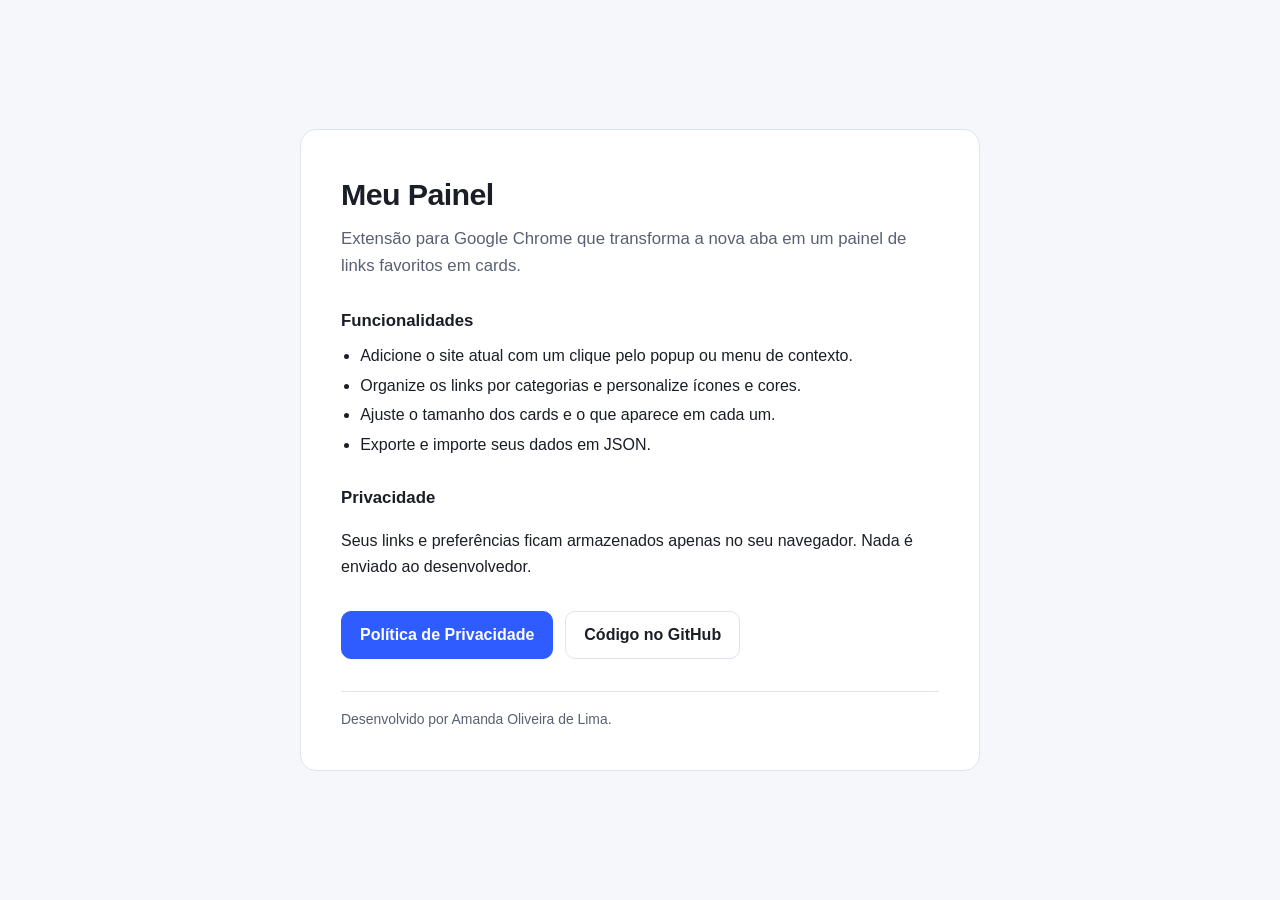
==== docs/index.html @ 5f92ab9f "Publica apenas docs/ no GitHub Pages e preenche PRIVACY_URL" ====
<!DOCTYPE html>
<html lang="pt-BR">
<head>
<meta charset="UTF-8" />
<meta name="viewport" content="width=device-width, initial-scale=1" />
<title>Meu Painel — Extensão para Google Chrome</title>
<meta name="description" content="Meu Painel: página de nova aba do Chrome com seus links favoritos em cards, com dados armazenados apenas no seu navegador." />
<style>
  :root {
    --bg: #f6f7fb;
    --card: #ffffff;
    --text: #1b1e26;
    --muted: #5a6072;
    --line: #dfe3ec;
    --accent: #2f5cff;
  }
  @media (prefers-color-scheme: dark) {
    :root {
      --bg: #0d0f14;
      --card: #171a21;
      --text: #e8eaf1;
      --muted: #a0a7b8;
      --line: #2a2f3a;
      --accent: #7c9cff;
    }
  }
  * { box-sizing: border-box; }
  body {
    margin: 0;
    min-height: 100vh;
    display: grid;
    place-items: center;
    padding: 32px 20px;
    background: var(--bg);
    color: var(--text);
    font-family: -apple-system, BlinkMacSystemFont, "Segoe UI", Roboto, Helvetica, Arial, sans-serif;
    line-height: 1.6;
  }
  main {
    width: 100%;
    max-width: 680px;
    background: var(--card);
    border: 1px solid var(--line);
    border-radius: 16px;
    padding: 40px;
  }
  h1 { margin: 0 0 8px; font-size: 1.9rem; letter-spacing: -0.02em; }
  .tagline { margin: 0 0 28px; color: var(--muted); font-size: 1.05rem; }
  h2 { margin: 28px 0 8px; font-size: 1.05rem; }
  ul { margin: 8px 0 0; padding-left: 1.2em; }
  li { margin: 4px 0; }
  a { color: var(--accent); }
  .links { display: flex; flex-wrap: wrap; gap: 12px; margin-top: 32px; }
  .button {
    display: inline-block;
    padding: 10px 18px;
    border-radius: 10px;
    border: 1px solid var(--line);
    text-decoration: none;
    font-weight: 600;
    color: var(--text);
  }
  .button.primary { background: var(--accent); border-color: var(--accent); color: #fff; }
  footer { margin-top: 32px; padding-top: 16px; border-top: 1px solid var(--line); color: var(--muted); font-size: .87rem; }
  @media (max-width: 480px) { main { padding: 28px 22px; } h1 { font-size: 1.6rem; } }
</style>
</head>
<body>
<main>
  <h1>Meu Painel</h1>
  <p class="tagline">Extensão para Google Chrome que transforma a nova aba em um painel de links favoritos em cards.</p>

  <h2>Funcionalidades</h2>
  <ul>
    <li>Adicione o site atual com um clique pelo popup ou menu de contexto.</li>
    <li>Organize os links por categorias e personalize ícones e cores.</li>
    <li>Ajuste o tamanho dos cards e o que aparece em cada um.</li>
    <li>Exporte e importe seus dados em JSON.</li>
  </ul>

  <h2>Privacidade</h2>
  <p>Seus links e preferências ficam armazenados apenas no seu navegador. Nada é enviado ao desenvolvedor.</p>

  <div class="links">
    <a class="button primary" href="privacy.html">Política de Privacidade</a>
    <a class="button" href="https://github.com/aolivma/meu-painel">Código no GitHub</a>
  </div>

  <footer>Desenvolvido por Amanda Oliveira de Lima.</footer>
</main>
</body>
</html>
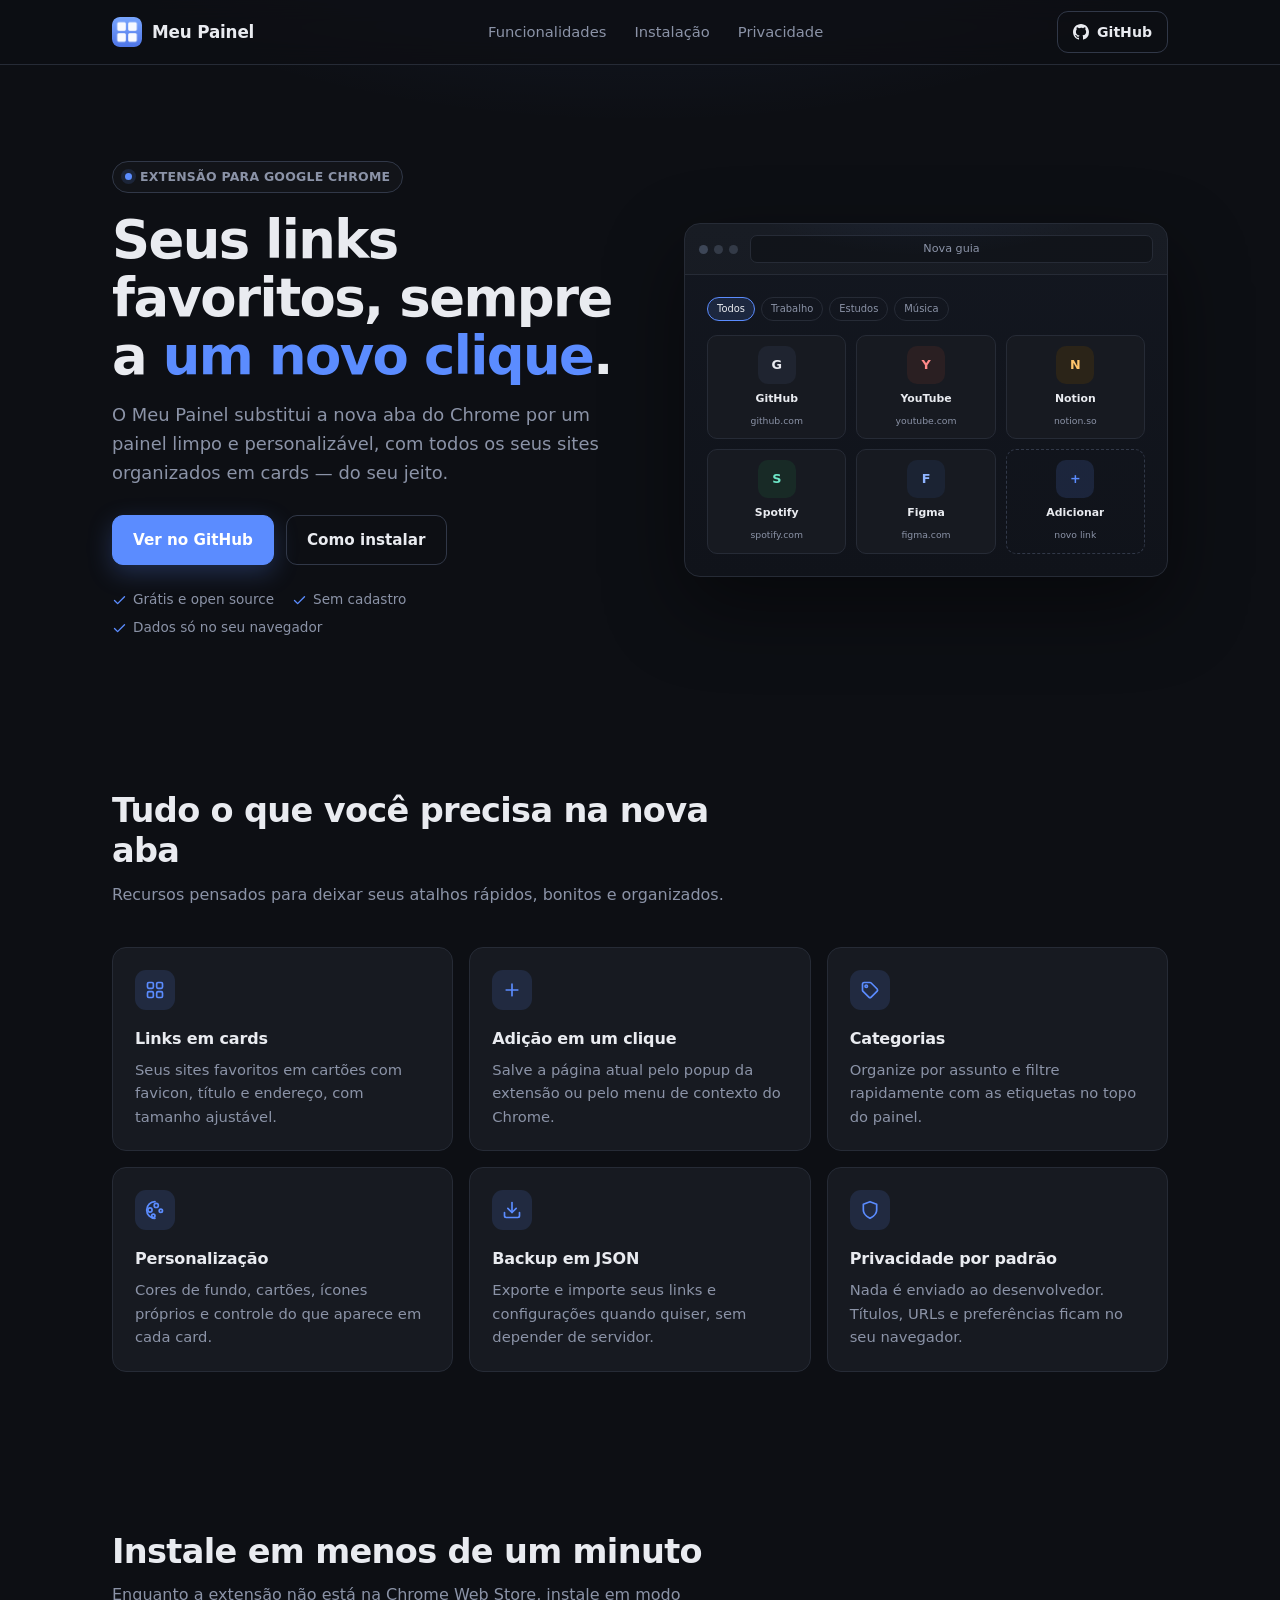
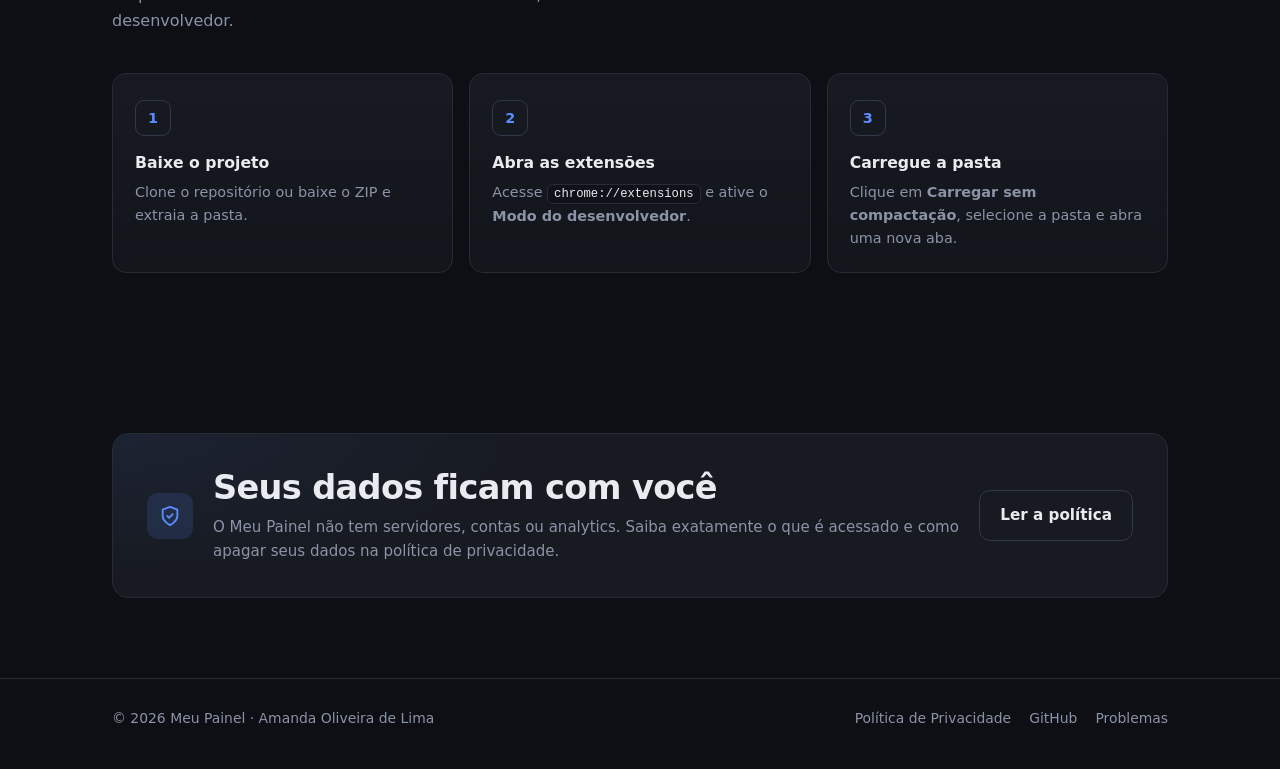
==== commit 5aeeca43: "Redesenha a página inicial com layout responsivo e tema escuro" ====
--- a/docs/index.html
+++ b/docs/index.html
@@ -1,92 +1,775 @@
 <!DOCTYPE html>
 <html lang="pt-BR">
 <head>
-<meta charset="UTF-8" />
-<meta name="viewport" content="width=device-width, initial-scale=1" />
-<title>Meu Painel — Extensão para Google Chrome</title>
-<meta name="description" content="Meu Painel: página de nova aba do Chrome com seus links favoritos em cards, com dados armazenados apenas no seu navegador." />
-<style>
-  :root {
-    --bg: #f6f7fb;
-    --card: #ffffff;
-    --text: #1b1e26;
-    --muted: #5a6072;
-    --line: #dfe3ec;
-    --accent: #2f5cff;
-  }
-  @media (prefers-color-scheme: dark) {
+  <meta charset="UTF-8" />
+  <meta name="viewport" content="width=device-width, initial-scale=1" />
+  <meta name="theme-color" content="#0d0f14" />
+  <link rel="icon" href="icon128.png" type="image/png" />
+  <title>Meu Painel — Extensão para Google Chrome</title>
+  <meta name="description" content="Meu Painel transforma a nova aba do Chrome em um painel de links favoritos em cards. Seus dados ficam apenas no seu navegador." />
+  <style>
     :root {
+      color-scheme: dark;
       --bg: #0d0f14;
+      --bg-glow: rgba(91, 140, 255, 0.16);
       --card: #171a21;
-      --text: #e8eaf1;
-      --muted: #a0a7b8;
-      --line: #2a2f3a;
-      --accent: #7c9cff;
-    }
-  }
-  * { box-sizing: border-box; }
-  body {
-    margin: 0;
-    min-height: 100vh;
-    display: grid;
-    place-items: center;
-    padding: 32px 20px;
-    background: var(--bg);
-    color: var(--text);
-    font-family: -apple-system, BlinkMacSystemFont, "Segoe UI", Roboto, Helvetica, Arial, sans-serif;
-    line-height: 1.6;
-  }
-  main {
-    width: 100%;
-    max-width: 680px;
-    background: var(--card);
-    border: 1px solid var(--line);
-    border-radius: 16px;
-    padding: 40px;
-  }
-  h1 { margin: 0 0 8px; font-size: 1.9rem; letter-spacing: -0.02em; }
-  .tagline { margin: 0 0 28px; color: var(--muted); font-size: 1.05rem; }
-  h2 { margin: 28px 0 8px; font-size: 1.05rem; }
-  ul { margin: 8px 0 0; padding-left: 1.2em; }
-  li { margin: 4px 0; }
-  a { color: var(--accent); }
-  .links { display: flex; flex-wrap: wrap; gap: 12px; margin-top: 32px; }
-  .button {
-    display: inline-block;
-    padding: 10px 18px;
-    border-radius: 10px;
-    border: 1px solid var(--line);
-    text-decoration: none;
-    font-weight: 600;
-    color: var(--text);
-  }
-  .button.primary { background: var(--accent); border-color: var(--accent); color: #fff; }
-  footer { margin-top: 32px; padding-top: 16px; border-top: 1px solid var(--line); color: var(--muted); font-size: .87rem; }
-  @media (max-width: 480px) { main { padding: 28px 22px; } h1 { font-size: 1.6rem; } }
-</style>
+      --card-hover: #1e222b;
+      --border: #262b36;
+      --border-strong: #313848;
+      --surface-2: #232836;
+      --text: #e9ebf0;
+      --muted: #8b93a7;
+      --accent: #5b8cff;
+      --accent-soft: rgba(91, 140, 255, 0.14);
+      --radius: 16px;
+      --maxw: 1120px;
+      --font: system-ui, -apple-system, "Segoe UI", Roboto, sans-serif;
+    }
+
+    * { box-sizing: border-box; }
+
+    html { scroll-behavior: smooth; }
+
+    body {
+      margin: 0;
+      background:
+        radial-gradient(1200px 600px at 50% -10%, var(--bg-glow), transparent 60%),
+        var(--bg);
+      color: var(--text);
+      font-family: var(--font);
+      line-height: 1.6;
+      -webkit-font-smoothing: antialiased;
+    }
+
+    a { color: inherit; }
+
+    img, svg { display: block; max-width: 100%; }
+
+    .wrap {
+      width: 100%;
+      max-width: var(--maxw);
+      margin: 0 auto;
+      padding: 0 clamp(18px, 4vw, 32px);
+    }
+
+    /* ---------- Header ---------- */
+    .site-header {
+      position: sticky;
+      top: 0;
+      z-index: 20;
+      background: rgba(13, 15, 20, 0.78);
+      border-bottom: 1px solid var(--border);
+      backdrop-filter: blur(12px);
+      -webkit-backdrop-filter: blur(12px);
+    }
+
+    .site-header .wrap {
+      display: flex;
+      align-items: center;
+      justify-content: space-between;
+      gap: 16px;
+      min-height: 64px;
+    }
+
+    .brand {
+      display: inline-flex;
+      align-items: center;
+      gap: 10px;
+      font-weight: 700;
+      font-size: 1.05rem;
+      letter-spacing: -0.01em;
+      text-decoration: none;
+      white-space: nowrap;
+    }
+
+    .brand img {
+      width: 30px;
+      height: 30px;
+      border-radius: 8px;
+    }
+
+    .nav {
+      display: flex;
+      align-items: center;
+      gap: 4px;
+    }
+
+    .nav a {
+      padding: 8px 12px;
+      border-radius: 9px;
+      color: var(--muted);
+      font-size: 0.92rem;
+      text-decoration: none;
+      transition: color .15s, background .15s;
+    }
+
+    .nav a:hover,
+    .nav a:focus-visible {
+      color: var(--text);
+      background: var(--surface-2);
+    }
+
+    /* ---------- Buttons ---------- */
+    .btn {
+      display: inline-flex;
+      align-items: center;
+      justify-content: center;
+      gap: 8px;
+      padding: 12px 20px;
+      border: 1px solid var(--border-strong);
+      border-radius: 11px;
+      background: transparent;
+      color: var(--text);
+      font: inherit;
+      font-weight: 600;
+      font-size: 0.95rem;
+      text-decoration: none;
+      transition: background .15s, border-color .15s, transform .15s;
+    }
+
+    .btn:hover { background: var(--surface-2); }
+    .btn:active { transform: translateY(1px); }
+
+    .btn-primary {
+      background: var(--accent);
+      border-color: var(--accent);
+      color: #fff;
+      box-shadow: 0 8px 24px rgba(91, 140, 255, 0.25);
+    }
+
+    .btn-primary:hover { background: #6d99ff; border-color: #6d99ff; }
+
+    .btn-sm { padding: 9px 15px; font-size: 0.88rem; }
+
+    :focus-visible {
+      outline: 2px solid var(--accent);
+      outline-offset: 3px;
+    }
+
+    /* ---------- Hero ---------- */
+    .hero {
+      display: grid;
+      grid-template-columns: minmax(0, 1.05fr) minmax(0, 1fr);
+      align-items: center;
+      gap: clamp(32px, 6vw, 64px);
+      padding: clamp(48px, 8vw, 96px) 0 clamp(40px, 6vw, 72px);
+    }
+
+    .eyebrow {
+      display: inline-flex;
+      align-items: center;
+      gap: 8px;
+      margin: 0 0 18px;
+      padding: 5px 12px;
+      border: 1px solid var(--border-strong);
+      border-radius: 999px;
+      background: rgba(255, 255, 255, 0.02);
+      color: var(--muted);
+      font-size: 0.78rem;
+      font-weight: 600;
+      letter-spacing: 0.02em;
+      text-transform: uppercase;
+    }
+
+    .eyebrow .dot {
+      width: 7px;
+      height: 7px;
+      border-radius: 50%;
+      background: var(--accent);
+      box-shadow: 0 0 0 4px var(--accent-soft);
+    }
+
+    h1 {
+      margin: 0 0 16px;
+      font-size: clamp(2rem, 5.4vw, 3.3rem);
+      line-height: 1.1;
+      letter-spacing: -0.03em;
+      text-wrap: balance;
+    }
+
+    h1 em {
+      font-style: normal;
+      color: var(--accent);
+    }
+
+    .lead {
+      margin: 0 0 28px;
+      max-width: 46ch;
+      color: var(--muted);
+      font-size: clamp(1rem, 2.2vw, 1.12rem);
+    }
+
+    .hero-actions {
+      display: flex;
+      flex-wrap: wrap;
+      gap: 12px;
+    }
+
+    .hero-note {
+      display: flex;
+      flex-wrap: wrap;
+      gap: 6px 18px;
+      margin: 24px 0 0;
+      padding: 0;
+      list-style: none;
+      color: var(--muted);
+      font-size: 0.85rem;
+    }
+
+    .hero-note li { display: inline-flex; align-items: center; gap: 6px; }
+    .hero-note svg { color: var(--accent); flex: 0 0 auto; }
+
+    /* ---------- Mockup ---------- */
+    .mockup {
+      position: relative;
+      border: 1px solid var(--border);
+      border-radius: var(--radius);
+      background: linear-gradient(180deg, #131720, #10131a);
+      box-shadow: 0 30px 80px rgba(0, 0, 0, 0.45);
+      overflow: hidden;
+    }
+
+    .mockup::before {
+      content: "";
+      position: absolute;
+      inset: -40% -20% auto;
+      height: 70%;
+      background: radial-gradient(60% 100% at 50% 0%, rgba(91, 140, 255, 0.18), transparent 70%);
+      pointer-events: none;
+    }
+
+    .mockup-bar {
+      display: flex;
+      align-items: center;
+      gap: 12px;
+      padding: 11px 14px;
+      border-bottom: 1px solid var(--border);
+      background: rgba(255, 255, 255, 0.02);
+    }
+
+    .dots { display: flex; gap: 6px; }
+    .dots span {
+      width: 9px;
+      height: 9px;
+      border-radius: 50%;
+      background: #333a47;
+    }
+    .dots span:first-child { background: #3d4657; }
+
+    .mockup-url {
+      flex: 1;
+      padding: 4px 10px;
+      border: 1px solid var(--border);
+      border-radius: 7px;
+      background: rgba(13, 15, 20, 0.6);
+      color: var(--muted);
+      font-size: 0.7rem;
+      text-align: center;
+      white-space: nowrap;
+      overflow: hidden;
+      text-overflow: ellipsis;
+    }
+
+    .mockup-body { padding: clamp(14px, 3vw, 22px); }
+
+    .mockup-chips {
+      display: flex;
+      gap: 6px;
+      margin-bottom: 14px;
+      overflow: hidden;
+    }
+
+    .mockup-chips span {
+      padding: 3px 9px;
+      border: 1px solid var(--border);
+      border-radius: 999px;
+      color: var(--muted);
+      font-size: 0.62rem;
+      white-space: nowrap;
+    }
+
+    .mockup-chips span.active {
+      border-color: var(--accent);
+      background: var(--accent-soft);
+      color: var(--text);
+    }
+
+    .mockup-grid {
+      display: grid;
+      grid-template-columns: repeat(3, 1fr);
+      gap: 10px;
+    }
+
+    .mini-card {
+      display: flex;
+      flex-direction: column;
+      align-items: center;
+      gap: 6px;
+      padding: 10px 6px;
+      border: 1px solid var(--border);
+      border-radius: 10px;
+      background: var(--card);
+      text-align: center;
+    }
+
+    .mini-avatar {
+      display: grid;
+      place-items: center;
+      width: clamp(26px, 7vw, 38px);
+      aspect-ratio: 1;
+      border-radius: 10px;
+      background: var(--surface-2);
+      color: var(--text);
+      font-size: clamp(0.62rem, 1.6vw, 0.8rem);
+      font-weight: 700;
+    }
+
+    .mini-card b {
+      max-width: 100%;
+      color: var(--text);
+      font-size: clamp(0.55rem, 1.4vw, 0.68rem);
+      font-weight: 600;
+      white-space: nowrap;
+      overflow: hidden;
+      text-overflow: ellipsis;
+    }
+
+    .mini-card small {
+      max-width: 100%;
+      color: var(--muted);
+      font-size: clamp(0.5rem, 1.2vw, 0.58rem);
+      white-space: nowrap;
+      overflow: hidden;
+      text-overflow: ellipsis;
+    }
+
+    .mini-add {
+      border-style: dashed;
+      border-color: var(--border-strong);
+      background: transparent;
+      color: var(--muted);
+    }
+    .mini-add .mini-avatar { background: var(--accent-soft); color: var(--accent); }
+
+    /* ---------- Sections ---------- */
+    section { padding: clamp(44px, 7vw, 80px) 0; }
+
+    .section-head {
+      max-width: 640px;
+      margin-bottom: clamp(24px, 4vw, 40px);
+    }
+
+    h2 {
+      margin: 0 0 10px;
+      font-size: clamp(1.45rem, 3.6vw, 2.1rem);
+      line-height: 1.2;
+      letter-spacing: -0.02em;
+    }
+
+    .section-head p {
+      margin: 0;
+      color: var(--muted);
+    }
+
+    /* ---------- Features ---------- */
+    .features {
+      display: grid;
+      grid-template-columns: repeat(auto-fit, minmax(min(100%, 270px), 1fr));
+      gap: 16px;
+    }
+
+    .feature {
+      padding: 22px;
+      border: 1px solid var(--border);
+      border-radius: 14px;
+      background: var(--card);
+      transition: border-color .15s, background .15s, transform .15s;
+    }
+
+    .feature:hover {
+      border-color: var(--border-strong);
+      background: var(--card-hover);
+      transform: translateY(-2px);
+    }
+
+    .feature-icon {
+      display: grid;
+      place-items: center;
+      width: 40px;
+      height: 40px;
+      margin-bottom: 16px;
+      border-radius: 11px;
+      background: var(--accent-soft);
+      color: var(--accent);
+    }
+
+    .feature h3 {
+      margin: 0 0 6px;
+      font-size: 1rem;
+      letter-spacing: -0.01em;
+    }
+
+    .feature p {
+      margin: 0;
+      color: var(--muted);
+      font-size: 0.92rem;
+    }
+
+    /* ---------- Steps ---------- */
+    .steps {
+      display: grid;
+      grid-template-columns: repeat(auto-fit, minmax(min(100%, 250px), 1fr));
+      gap: 16px;
+      counter-reset: step;
+    }
+
+    .step {
+      position: relative;
+      padding: 26px 22px 22px;
+      border: 1px solid var(--border);
+      border-radius: 14px;
+      background: linear-gradient(180deg, var(--card), rgba(23, 26, 33, 0.55));
+    }
+
+    .step::before {
+      counter-increment: step;
+      content: counter(step);
+      display: grid;
+      place-items: center;
+      width: 34px;
+      height: 34px;
+      margin-bottom: 14px;
+      border: 1px solid var(--border-strong);
+      border-radius: 9px;
+      color: var(--accent);
+      font-size: 0.9rem;
+      font-weight: 700;
+    }
+
+    .step h3 {
+      margin: 0 0 6px;
+      font-size: 0.98rem;
+    }
+
+    .step p {
+      margin: 0;
+      color: var(--muted);
+      font-size: 0.9rem;
+    }
+
+    code {
+      padding: 2px 6px;
+      border: 1px solid var(--border);
+      border-radius: 6px;
+      background: rgba(13, 15, 20, 0.6);
+      color: var(--text);
+      font-family: ui-monospace, SFMono-Regular, Menlo, Consolas, monospace;
+      font-size: 0.85em;
+      word-break: break-word;
+    }
+
+    /* ---------- Privacy ---------- */
+    .privacy-card {
+      display: flex;
+      flex-wrap: wrap;
+      align-items: center;
+      gap: 20px;
+      padding: clamp(24px, 4vw, 34px);
+      border: 1px solid var(--border);
+      border-radius: var(--radius);
+      background:
+        radial-gradient(600px 200px at 0% 0%, rgba(91, 140, 255, 0.08), transparent 70%),
+        var(--card);
+    }
+
+    .privacy-card .feature-icon {
+      margin: 0;
+      width: 46px;
+      height: 46px;
+    }
+
+    .privacy-text { flex: 1 1 320px; }
+
+    .privacy-text h2 { margin-bottom: 6px; }
+
+    .privacy-text p {
+      margin: 0;
+      color: var(--muted);
+      font-size: 0.94rem;
+    }
+
+    /* ---------- Footer ---------- */
+    .site-footer {
+      border-top: 1px solid var(--border);
+      padding: 28px 0 40px;
+      color: var(--muted);
+      font-size: 0.87rem;
+    }
+
+    .site-footer .wrap {
+      display: flex;
+      flex-wrap: wrap;
+      align-items: center;
+      justify-content: space-between;
+      gap: 12px 24px;
+    }
+
+    .footer-links {
+      display: flex;
+      flex-wrap: wrap;
+      gap: 18px;
+    }
+
+    .footer-links a {
+      color: var(--muted);
+      text-decoration: none;
+    }
+
+    .footer-links a:hover { color: var(--text); }
+
+    /* ---------- Responsive ---------- */
+    @media (max-width: 900px) {
+      .hero {
+        grid-template-columns: 1fr;
+        padding-top: clamp(36px, 7vw, 56px);
+      }
+
+      .hero-copy { order: 1; }
+      .mockup { order: 2; max-width: 560px; }
+      .lead { max-width: none; }
+    }
+
+    @media (max-width: 640px) {
+      .nav { display: none; }
+      .site-header .wrap { min-height: 58px; }
+      .hero-actions .btn { flex: 1 1 auto; }
+      .site-footer .wrap { flex-direction: column; align-items: flex-start; }
+    }
+
+    @media (max-width: 380px) {
+      .mockup-grid { gap: 7px; }
+      .mini-card { padding: 8px 4px; }
+    }
+
+    @media (prefers-reduced-motion: reduce) {
+      html { scroll-behavior: auto; }
+      *, *::before, *::after {
+        transition-duration: 0.01ms !important;
+        animation-duration: 0.01ms !important;
+      }
+    }
+  </style>
 </head>
 <body>
-<main>
-  <h1>Meu Painel</h1>
-  <p class="tagline">Extensão para Google Chrome que transforma a nova aba em um painel de links favoritos em cards.</p>
-
-  <h2>Funcionalidades</h2>
-  <ul>
-    <li>Adicione o site atual com um clique pelo popup ou menu de contexto.</li>
-    <li>Organize os links por categorias e personalize ícones e cores.</li>
-    <li>Ajuste o tamanho dos cards e o que aparece em cada um.</li>
-    <li>Exporte e importe seus dados em JSON.</li>
-  </ul>
-
-  <h2>Privacidade</h2>
-  <p>Seus links e preferências ficam armazenados apenas no seu navegador. Nada é enviado ao desenvolvedor.</p>
-
-  <div class="links">
-    <a class="button primary" href="privacy.html">Política de Privacidade</a>
-    <a class="button" href="https://github.com/aolivma/meu-painel">Código no GitHub</a>
-  </div>
-
-  <footer>Desenvolvido por Amanda Oliveira de Lima.</footer>
-</main>
+  <header class="site-header">
+    <div class="wrap">
+      <a class="brand" href="#top">
+        <img src="icon128.png" alt="" width="30" height="30" />
+        Meu Painel
+      </a>
+      <nav class="nav" aria-label="Navegação principal">
+        <a href="#funcionalidades">Funcionalidades</a>
+        <a href="#instalacao">Instalação</a>
+        <a href="privacy.html">Privacidade</a>
+      </nav>
+      <a class="btn btn-sm" href="https://github.com/aolivma/meu-painel">
+        <svg width="16" height="16" viewBox="0 0 16 16" fill="currentColor" aria-hidden="true">
+          <path d="M8 0C3.58 0 0 3.58 0 8c0 3.54 2.29 6.53 5.47 7.59.4.07.55-.17.55-.38 0-.19-.01-.82-.01-1.49-2.01.37-2.53-.49-2.69-.94-.09-.23-.48-.94-.82-1.13-.28-.15-.68-.52-.01-.53.63-.01 1.08.58 1.23.82.72 1.21 1.87.87 2.33.66.07-.52.28-.87.51-1.07-1.78-.2-3.64-.89-3.64-3.95 0-.87.31-1.59.82-2.15-.08-.2-.36-1.02.08-2.12 0 0 .67-.21 2.2.82a7.4 7.4 0 0 1 2-.27c.68 0 1.36.09 2 .27 1.53-1.04 2.2-.82 2.2-.82.44 1.1.16 1.92.08 2.12.51.56.82 1.27.82 2.15 0 3.07-1.87 3.75-3.65 3.95.29.25.54.73.54 1.48 0 1.07-.01 1.93-.01 2.2 0 .21.15.46.55.38A8.01 8.01 0 0 0 16 8c0-4.42-3.58-8-8-8Z"/>
+        </svg>
+        GitHub
+      </a>
+    </div>
+  </header>
+
+  <main id="top">
+    <div class="wrap">
+      <section class="hero" aria-labelledby="hero-title">
+        <div class="hero-copy">
+          <p class="eyebrow"><span class="dot"></span>Extensão para Google Chrome</p>
+          <h1 id="hero-title">Seus links favoritos, sempre a <em>um novo clique</em>.</h1>
+          <p class="lead">
+            O Meu Painel substitui a nova aba do Chrome por um painel limpo e personalizável,
+            com todos os seus sites organizados em cards — do seu jeito.
+          </p>
+          <div class="hero-actions">
+            <a class="btn btn-primary" href="https://github.com/aolivma/meu-painel">
+              Ver no GitHub
+            </a>
+            <a class="btn" href="#instalacao">Como instalar</a>
+          </div>
+          <ul class="hero-note">
+            <li>
+              <svg width="15" height="15" viewBox="0 0 24 24" fill="none" stroke="currentColor" stroke-width="2.2" stroke-linecap="round" stroke-linejoin="round" aria-hidden="true"><path d="M20 6 9 17l-5-5"/></svg>
+              Grátis e open source
+            </li>
+            <li>
+              <svg width="15" height="15" viewBox="0 0 24 24" fill="none" stroke="currentColor" stroke-width="2.2" stroke-linecap="round" stroke-linejoin="round" aria-hidden="true"><path d="M20 6 9 17l-5-5"/></svg>
+              Sem cadastro
+            </li>
+            <li>
+              <svg width="15" height="15" viewBox="0 0 24 24" fill="none" stroke="currentColor" stroke-width="2.2" stroke-linecap="round" stroke-linejoin="round" aria-hidden="true"><path d="M20 6 9 17l-5-5"/></svg>
+              Dados só no seu navegador
+            </li>
+          </ul>
+        </div>
+
+        <div class="mockup" role="img" aria-label="Prévia do painel com cards de links, categorias e botão de adicionar">
+          <div class="mockup-bar">
+            <div class="dots" aria-hidden="true"><span></span><span></span><span></span></div>
+            <div class="mockup-url">Nova guia</div>
+          </div>
+          <div class="mockup-body">
+            <div class="mockup-chips" aria-hidden="true">
+              <span class="active">Todos</span>
+              <span>Trabalho</span>
+              <span>Estudos</span>
+              <span>Música</span>
+            </div>
+            <div class="mockup-grid">
+              <div class="mini-card">
+                <span class="mini-avatar" style="background:#1f2430;color:#e9ebf0">G</span>
+                <b>GitHub</b>
+                <small>github.com</small>
+              </div>
+              <div class="mini-card">
+                <span class="mini-avatar" style="background:#2a1f22;color:#ff8a8a">Y</span>
+                <b>YouTube</b>
+                <small>youtube.com</small>
+              </div>
+              <div class="mini-card">
+                <span class="mini-avatar" style="background:#2b2418;color:#ffc46b">N</span>
+                <b>Notion</b>
+                <small>notion.so</small>
+              </div>
+              <div class="mini-card">
+                <span class="mini-avatar" style="background:#182a26;color:#6ee7c8">S</span>
+                <b>Spotify</b>
+                <small>spotify.com</small>
+              </div>
+              <div class="mini-card">
+                <span class="mini-avatar" style="background:#1b2333;color:#8fb4ff">F</span>
+                <b>Figma</b>
+                <small>figma.com</small>
+              </div>
+              <div class="mini-card mini-add">
+                <span class="mini-avatar" aria-hidden="true">+</span>
+                <b>Adicionar</b>
+                <small>novo link</small>
+              </div>
+            </div>
+          </div>
+        </div>
+      </section>
+    </div>
+
+    <section id="funcionalidades" aria-labelledby="features-title">
+      <div class="wrap">
+        <div class="section-head">
+          <h2 id="features-title">Tudo o que você precisa na nova aba</h2>
+          <p>Recursos pensados para deixar seus atalhos rápidos, bonitos e organizados.</p>
+        </div>
+        <div class="features">
+          <article class="feature">
+            <div class="feature-icon" aria-hidden="true">
+              <svg width="20" height="20" viewBox="0 0 24 24" fill="none" stroke="currentColor" stroke-width="2" stroke-linecap="round" stroke-linejoin="round"><rect x="3" y="3" width="7" height="7" rx="1.5"/><rect x="14" y="3" width="7" height="7" rx="1.5"/><rect x="3" y="14" width="7" height="7" rx="1.5"/><rect x="14" y="14" width="7" height="7" rx="1.5"/></svg>
+            </div>
+            <h3>Links em cards</h3>
+            <p>Seus sites favoritos em cartões com favicon, título e endereço, com tamanho ajustável.</p>
+          </article>
+          <article class="feature">
+            <div class="feature-icon" aria-hidden="true">
+              <svg width="20" height="20" viewBox="0 0 24 24" fill="none" stroke="currentColor" stroke-width="2" stroke-linecap="round" stroke-linejoin="round"><path d="M12 5v14M5 12h14"/></svg>
+            </div>
+            <h3>Adição em um clique</h3>
+            <p>Salve a página atual pelo popup da extensão ou pelo menu de contexto do Chrome.</p>
+          </article>
+          <article class="feature">
+            <div class="feature-icon" aria-hidden="true">
+              <svg width="20" height="20" viewBox="0 0 24 24" fill="none" stroke="currentColor" stroke-width="2" stroke-linecap="round" stroke-linejoin="round"><path d="M20.6 13.4 13.4 20.6a2 2 0 0 1-2.8 0l-7.2-7.2A2 2 0 0 1 3 12V5a2 2 0 0 1 2-2h7c.5 0 1 .2 1.4.6l7.2 7.2a2 2 0 0 1 0 2.6Z"/><circle cx="7.5" cy="7.5" r="1.5"/></svg>
+            </div>
+            <h3>Categorias</h3>
+            <p>Organize por assunto e filtre rapidamente com as etiquetas no topo do painel.</p>
+          </article>
+          <article class="feature">
+            <div class="feature-icon" aria-hidden="true">
+              <svg width="20" height="20" viewBox="0 0 24 24" fill="none" stroke="currentColor" stroke-width="2" stroke-linecap="round" stroke-linejoin="round"><circle cx="13.5" cy="6.5" r="2.5"/><circle cx="19" cy="13" r="2"/><circle cx="6" cy="12" r="2.5"/><circle cx="10" cy="19" r="2"/><path d="M12 2a10 10 0 1 0 0 20"/></svg>
+            </div>
+            <h3>Personalização</h3>
+            <p>Cores de fundo, cartões, ícones próprios e controle do que aparece em cada card.</p>
+          </article>
+          <article class="feature">
+            <div class="feature-icon" aria-hidden="true">
+              <svg width="20" height="20" viewBox="0 0 24 24" fill="none" stroke="currentColor" stroke-width="2" stroke-linecap="round" stroke-linejoin="round"><path d="M21 15v4a2 2 0 0 1-2 2H5a2 2 0 0 1-2-2v-4"/><path d="M7 10l5 5 5-5"/><path d="M12 15V3"/></svg>
+            </div>
+            <h3>Backup em JSON</h3>
+            <p>Exporte e importe seus links e configurações quando quiser, sem depender de servidor.</p>
+          </article>
+          <article class="feature">
+            <div class="feature-icon" aria-hidden="true">
+              <svg width="20" height="20" viewBox="0 0 24 24" fill="none" stroke="currentColor" stroke-width="2" stroke-linecap="round" stroke-linejoin="round"><path d="M12 22s8-4 8-10V5l-8-3-8 3v7c0 6 8 10 8 10Z"/></svg>
+            </div>
+            <h3>Privacidade por padrão</h3>
+            <p>Nada é enviado ao desenvolvedor. Títulos, URLs e preferências ficam no seu navegador.</p>
+          </article>
+        </div>
+      </div>
+    </section>
+
+    <section id="instalacao" aria-labelledby="install-title">
+      <div class="wrap">
+        <div class="section-head">
+          <h2 id="install-title">Instale em menos de um minuto</h2>
+          <p>Enquanto a extensão não está na Chrome Web Store, instale em modo desenvolvedor.</p>
+        </div>
+        <div class="steps">
+          <article class="step">
+            <h3>Baixe o projeto</h3>
+            <p>Clone o repositório ou baixe o ZIP e extraia a pasta.</p>
+          </article>
+          <article class="step">
+            <h3>Abra as extensões</h3>
+            <p>Acesse <code>chrome://extensions</code> e ative o <strong>Modo do desenvolvedor</strong>.</p>
+          </article>
+          <article class="step">
+            <h3>Carregue a pasta</h3>
+            <p>Clique em <strong>Carregar sem compactação</strong>, selecione a pasta e abra uma nova aba.</p>
+          </article>
+        </div>
+      </div>
+    </section>
+
+    <section aria-labelledby="privacy-title">
+      <div class="wrap">
+        <div class="privacy-card">
+          <div class="feature-icon" aria-hidden="true">
+            <svg width="22" height="22" viewBox="0 0 24 24" fill="none" stroke="currentColor" stroke-width="2" stroke-linecap="round" stroke-linejoin="round"><path d="M12 22s8-4 8-10V5l-8-3-8 3v7c0 6 8 10 8 10Z"/><path d="m9 12 2 2 4-4"/></svg>
+          </div>
+          <div class="privacy-text">
+            <h2 id="privacy-title">Seus dados ficam com você</h2>
+            <p>
+              O Meu Painel não tem servidores, contas ou analytics. Saiba exatamente o que é
+              acessado e como apagar seus dados na política de privacidade.
+            </p>
+          </div>
+          <a class="btn" href="privacy.html">Ler a política</a>
+        </div>
+      </div>
+    </section>
+  </main>
+
+  <footer class="site-footer">
+    <div class="wrap">
+      <span>© <span id="year">2026</span> Meu Painel · Amanda Oliveira de Lima</span>
+      <nav class="footer-links" aria-label="Links do rodapé">
+        <a href="privacy.html">Política de Privacidade</a>
+        <a href="https://github.com/aolivma/meu-painel">GitHub</a>
+        <a href="https://github.com/aolivma/meu-painel/issues">Problemas</a>
+      </nav>
+    </div>
+  </footer>
+
+  <script>
+    document.getElementById("year").textContent = new Date().getFullYear();
+  </script>
 </body>
 </html>
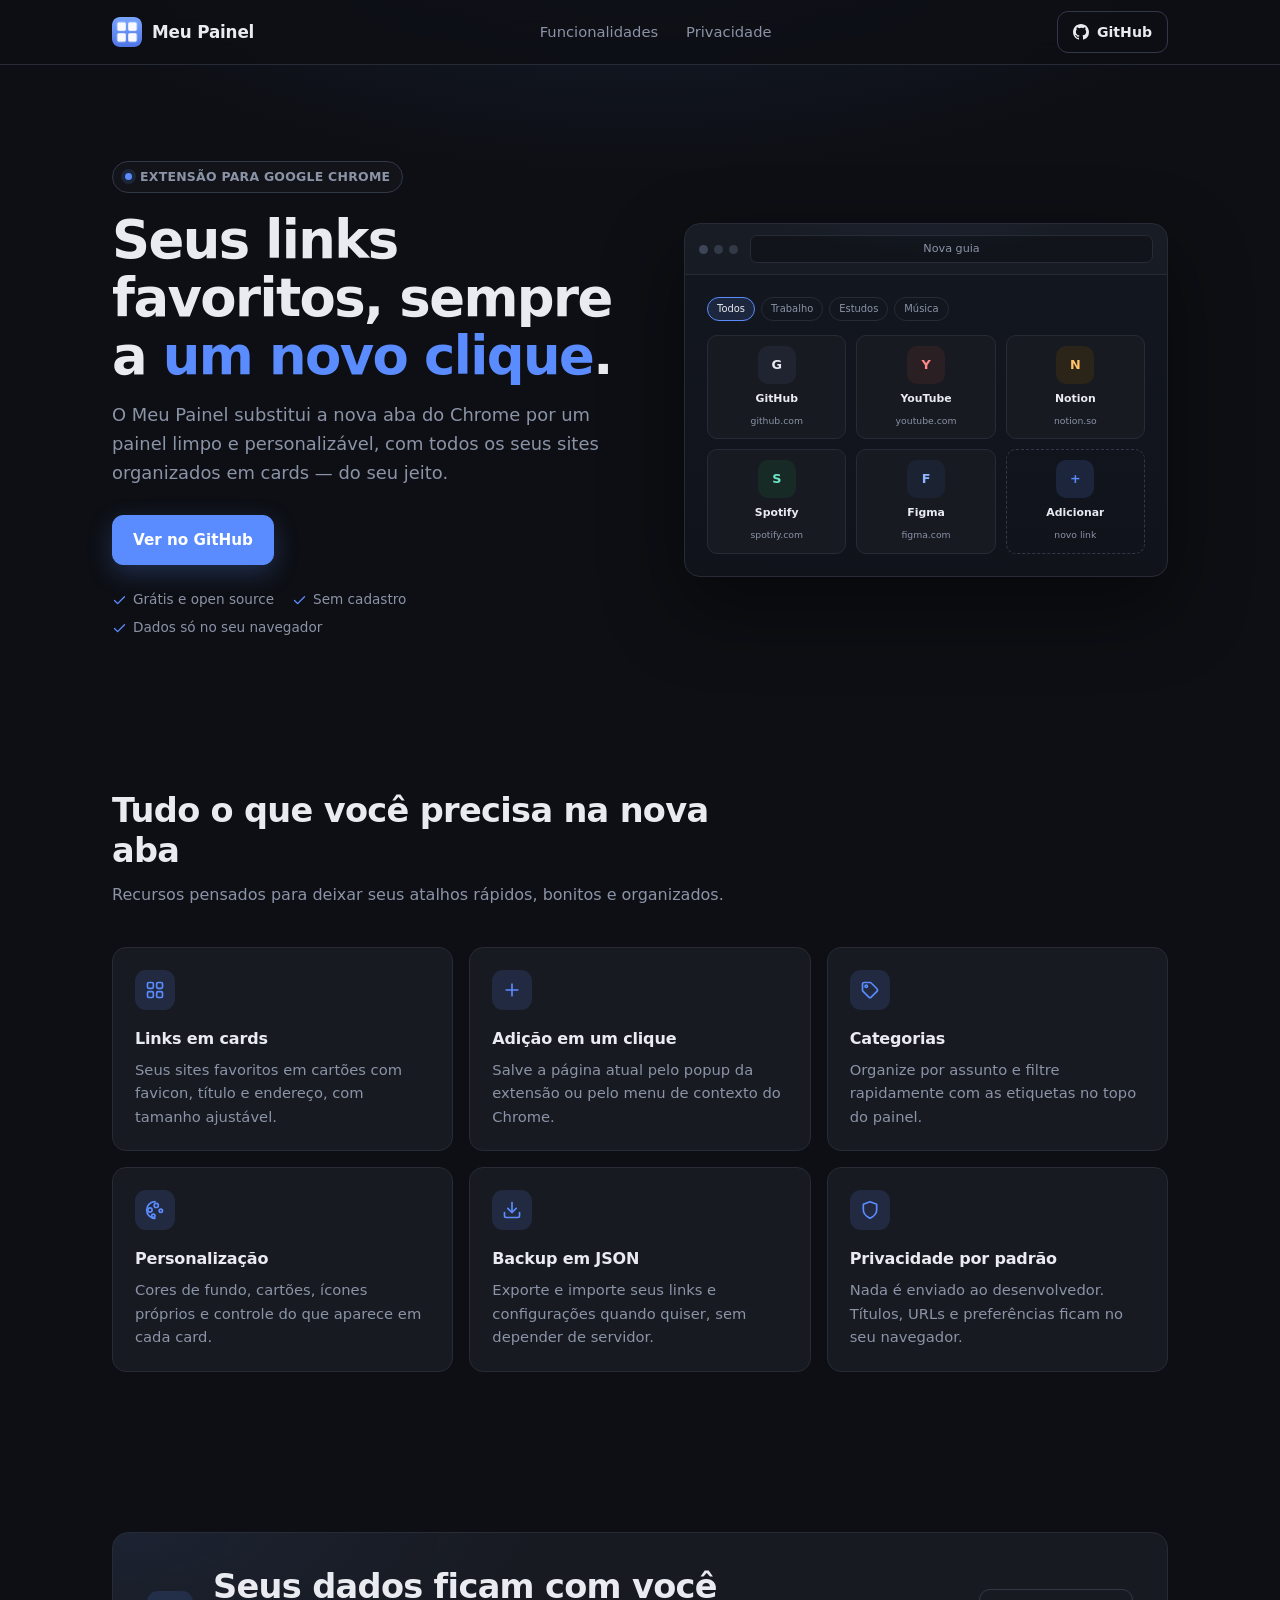
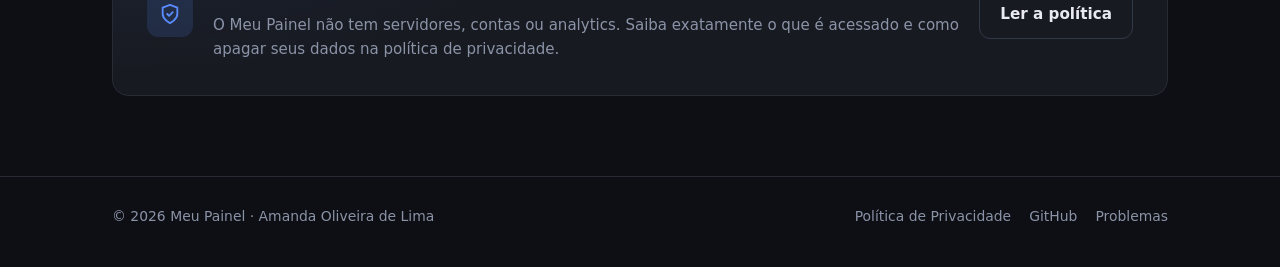
==== commit c6436e36: "Remove a seção de instalação da página inicial" ====
--- a/docs/index.html
+++ b/docs/index.html
@@ -415,59 +415,6 @@
       font-size: 0.92rem;
     }
 
-    /* ---------- Steps ---------- */
-    .steps {
-      display: grid;
-      grid-template-columns: repeat(auto-fit, minmax(min(100%, 250px), 1fr));
-      gap: 16px;
-      counter-reset: step;
-    }
-
-    .step {
-      position: relative;
-      padding: 26px 22px 22px;
-      border: 1px solid var(--border);
-      border-radius: 14px;
-      background: linear-gradient(180deg, var(--card), rgba(23, 26, 33, 0.55));
-    }
-
-    .step::before {
-      counter-increment: step;
-      content: counter(step);
-      display: grid;
-      place-items: center;
-      width: 34px;
-      height: 34px;
-      margin-bottom: 14px;
-      border: 1px solid var(--border-strong);
-      border-radius: 9px;
-      color: var(--accent);
-      font-size: 0.9rem;
-      font-weight: 700;
-    }
-
-    .step h3 {
-      margin: 0 0 6px;
-      font-size: 0.98rem;
-    }
-
-    .step p {
-      margin: 0;
-      color: var(--muted);
-      font-size: 0.9rem;
-    }
-
-    code {
-      padding: 2px 6px;
-      border: 1px solid var(--border);
-      border-radius: 6px;
-      background: rgba(13, 15, 20, 0.6);
-      color: var(--text);
-      font-family: ui-monospace, SFMono-Regular, Menlo, Consolas, monospace;
-      font-size: 0.85em;
-      word-break: break-word;
-    }
-
     /* ---------- Privacy ---------- */
     .privacy-card {
       display: flex;
@@ -569,7 +516,6 @@
       </a>
       <nav class="nav" aria-label="Navegação principal">
         <a href="#funcionalidades">Funcionalidades</a>
-        <a href="#instalacao">Instalação</a>
         <a href="privacy.html">Privacidade</a>
       </nav>
       <a class="btn btn-sm" href="https://github.com/aolivma/meu-painel">
@@ -595,7 +541,6 @@
             <a class="btn btn-primary" href="https://github.com/aolivma/meu-painel">
               Ver no GitHub
             </a>
-            <a class="btn" href="#instalacao">Como instalar</a>
           </div>
           <ul class="hero-note">
             <li>
@@ -715,29 +660,6 @@
       </div>
     </section>
 
-    <section id="instalacao" aria-labelledby="install-title">
-      <div class="wrap">
-        <div class="section-head">
-          <h2 id="install-title">Instale em menos de um minuto</h2>
-          <p>Enquanto a extensão não está na Chrome Web Store, instale em modo desenvolvedor.</p>
-        </div>
-        <div class="steps">
-          <article class="step">
-            <h3>Baixe o projeto</h3>
-            <p>Clone o repositório ou baixe o ZIP e extraia a pasta.</p>
-          </article>
-          <article class="step">
-            <h3>Abra as extensões</h3>
-            <p>Acesse <code>chrome://extensions</code> e ative o <strong>Modo do desenvolvedor</strong>.</p>
-          </article>
-          <article class="step">
-            <h3>Carregue a pasta</h3>
-            <p>Clique em <strong>Carregar sem compactação</strong>, selecione a pasta e abra uma nova aba.</p>
-          </article>
-        </div>
-      </div>
-    </section>
-
     <section aria-labelledby="privacy-title">
       <div class="wrap">
         <div class="privacy-card">
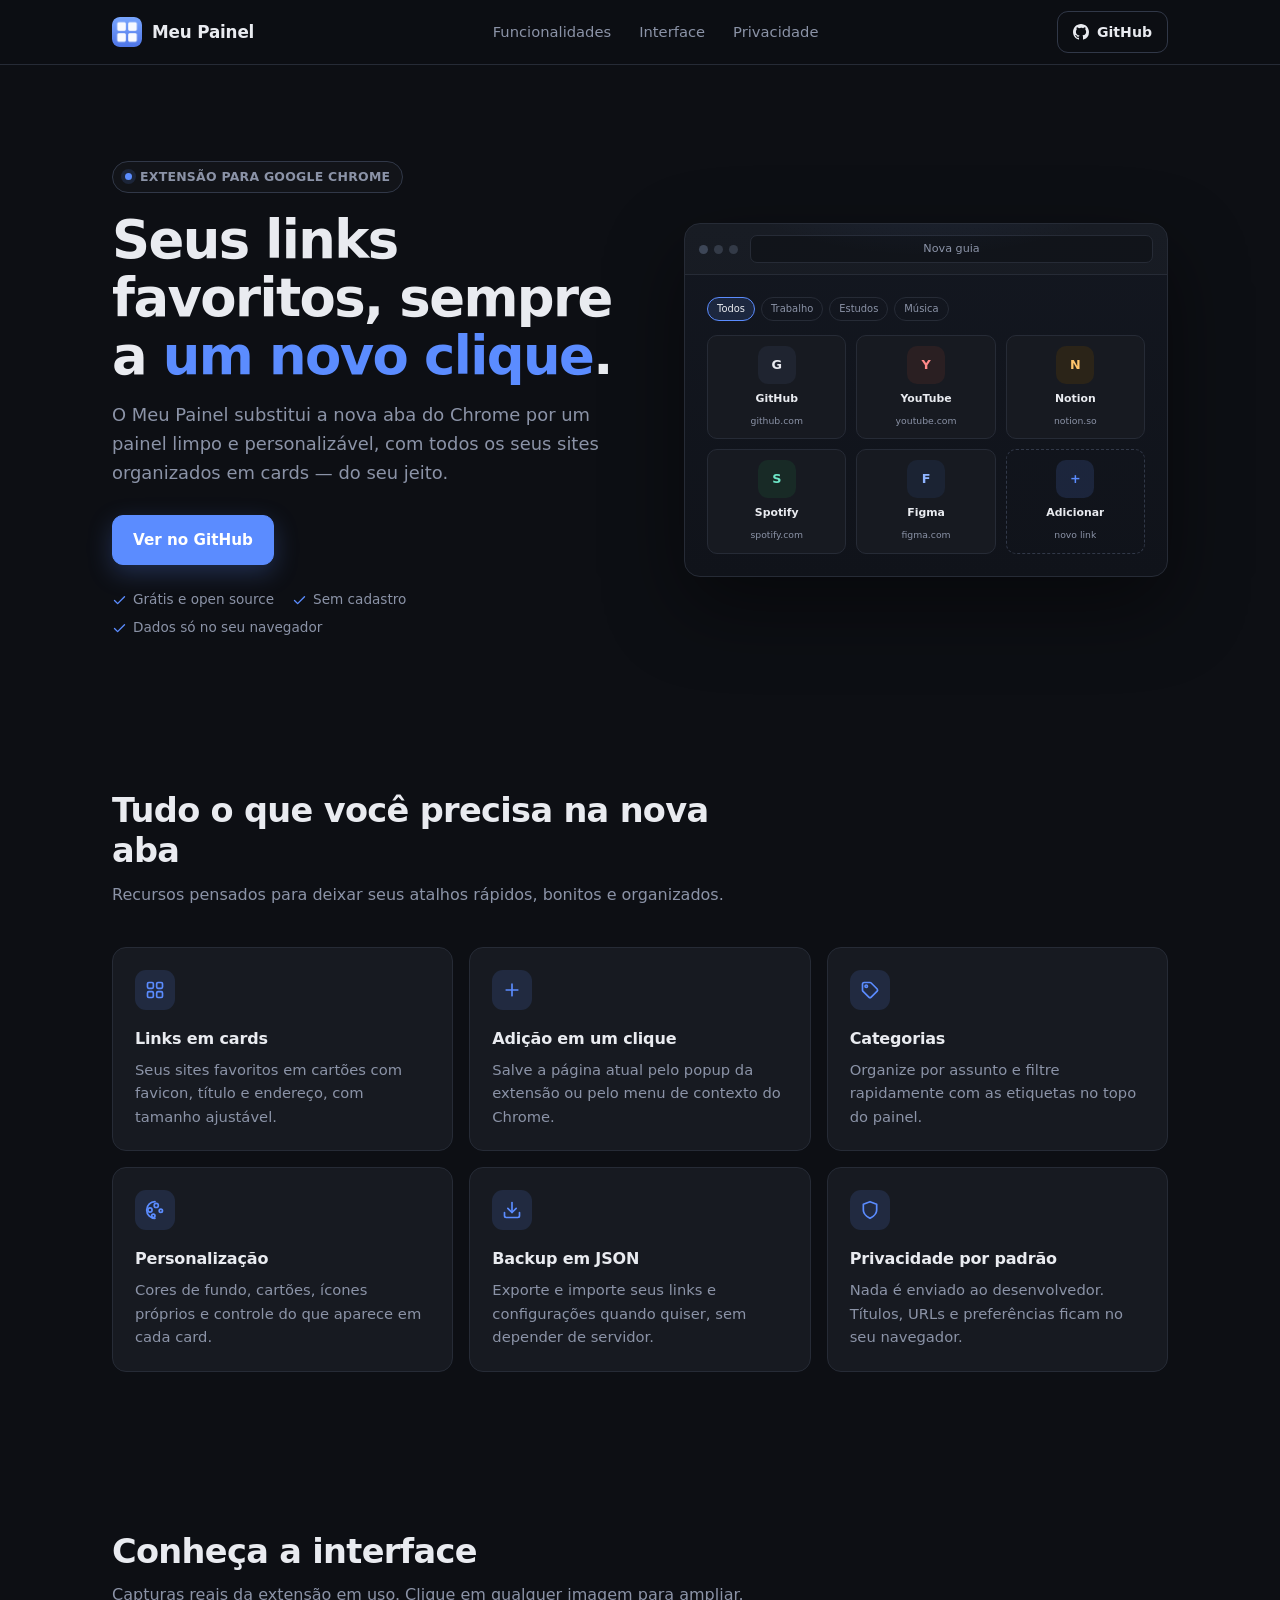
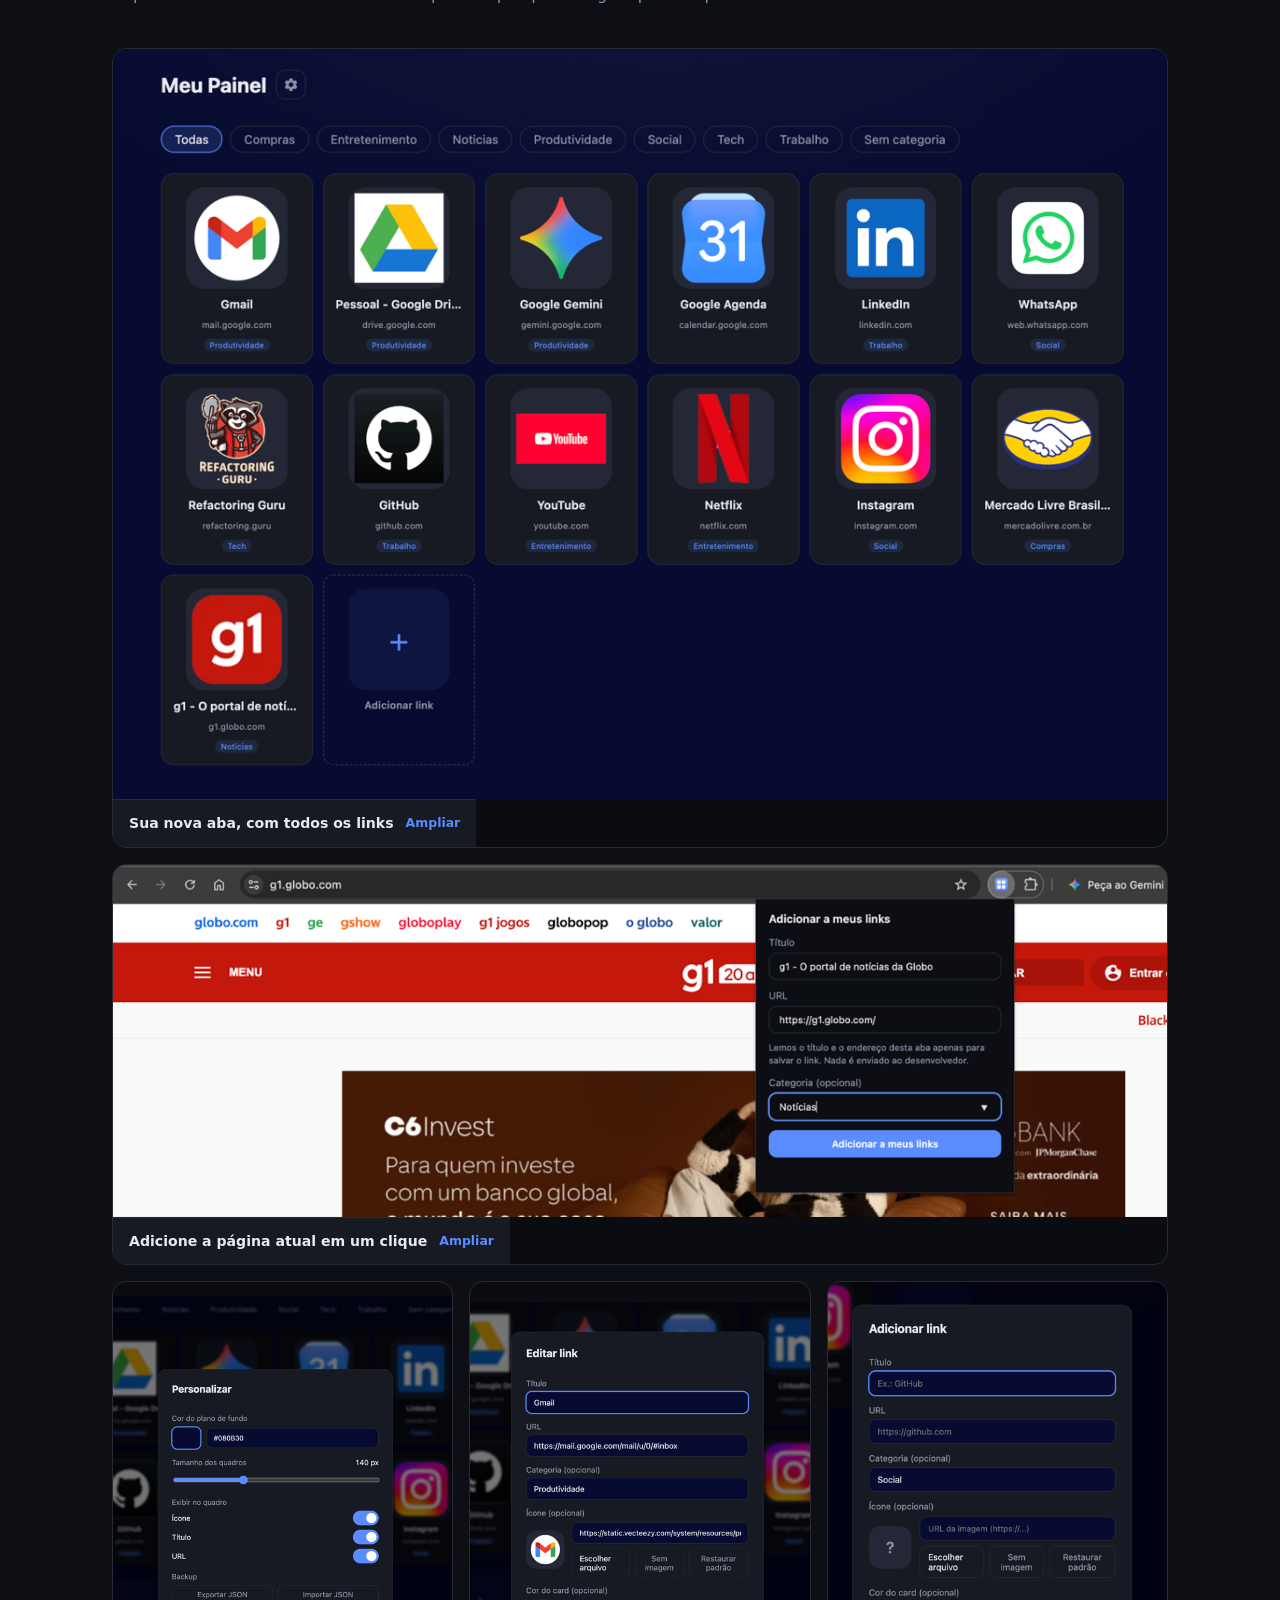
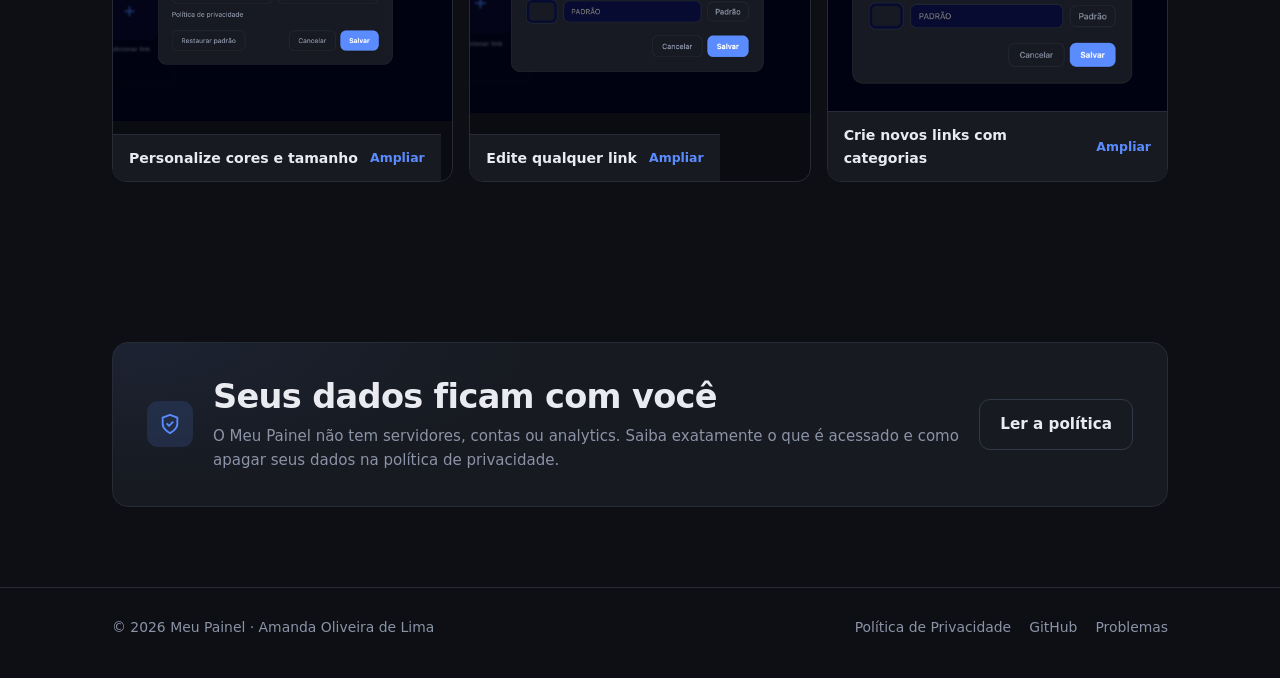
==== commit 7d734cea: "Adiciona galeria de screenshots reais à página inicial" ====
--- a/docs/index.html
+++ b/docs/index.html
@@ -415,6 +415,140 @@
       font-size: 0.92rem;
     }
 
+    /* ---------- Screenshots ---------- */
+    .shots {
+      display: grid;
+      gap: 16px;
+    }
+
+    .shot {
+      display: flex;
+      flex-direction: column;
+      width: 100%;
+      margin: 0;
+      padding: 0;
+      border: 1px solid var(--border);
+      border-radius: 14px;
+      background: #0a0c11;
+      color: var(--text);
+      font: inherit;
+      text-align: left;
+      cursor: zoom-in;
+      overflow: hidden;
+      transition: border-color .15s, transform .15s, box-shadow .15s;
+    }
+
+    .shot:hover {
+      border-color: var(--border-strong);
+      transform: translateY(-2px);
+      box-shadow: 0 18px 44px rgba(0, 0, 0, 0.38);
+    }
+
+    .shot img {
+      display: block;
+      flex: 1 1 auto;
+      width: 100%;
+      height: auto;
+      min-height: 0;
+      object-fit: contain;
+    }
+
+    .shot-cap {
+      display: flex;
+      align-items: center;
+      justify-content: space-between;
+      gap: 12px;
+      padding: 12px 16px;
+      border-top: 1px solid var(--border);
+      background: var(--card);
+      color: var(--text);
+      font-size: 0.88rem;
+      font-weight: 600;
+    }
+
+    .shot-zoom {
+      flex: 0 0 auto;
+      color: var(--accent);
+      font-size: 0.78rem;
+      font-weight: 600;
+    }
+
+    .shots-dialogs {
+      display: grid;
+      grid-template-columns: repeat(auto-fit, minmax(min(100%, 220px), 1fr));
+      gap: 16px;
+    }
+
+    /* ---------- Lightbox ---------- */
+    .lightbox {
+      width: fit-content;
+      min-width: min(320px, 92vw);
+      max-width: min(1100px, 94vw);
+      max-height: 92vh;
+      padding: 0;
+      border: 1px solid var(--border-strong);
+      border-radius: 14px;
+      background: #0a0c11;
+      color: var(--text);
+      overflow: hidden;
+    }
+
+    .lightbox::backdrop {
+      background: rgba(5, 7, 11, 0.85);
+      backdrop-filter: blur(4px);
+      -webkit-backdrop-filter: blur(4px);
+    }
+
+    .lightbox img {
+      display: block;
+      max-width: 100%;
+      max-height: 78vh;
+      margin: 0 auto;
+      object-fit: contain;
+    }
+
+    .lb-bar {
+      display: flex;
+      flex-wrap: wrap;
+      align-items: center;
+      justify-content: space-between;
+      gap: 10px 16px;
+      padding: 12px 16px;
+      border-top: 1px solid var(--border);
+      background: var(--card);
+    }
+
+    .lb-caption {
+      flex: 1 1 240px;
+      margin: 0;
+      color: var(--muted);
+      font-size: 0.88rem;
+    }
+
+    .lb-controls {
+      display: flex;
+      gap: 8px;
+    }
+
+    .lb-btn {
+      display: grid;
+      place-items: center;
+      width: 34px;
+      height: 34px;
+      padding: 0;
+      border: 1px solid var(--border-strong);
+      border-radius: 9px;
+      background: transparent;
+      color: var(--text);
+      font: inherit;
+      font-size: 1rem;
+      line-height: 1;
+      cursor: pointer;
+      transition: background .15s, border-color .15s;
+    }
+
+    .lb-btn:hover { background: var(--surface-2); }
+
     /* ---------- Privacy ---------- */
     .privacy-card {
       display: flex;
@@ -516,6 +650,7 @@
       </a>
       <nav class="nav" aria-label="Navegação principal">
         <a href="#funcionalidades">Funcionalidades</a>
+        <a href="#interface">Interface</a>
         <a href="privacy.html">Privacidade</a>
       </nav>
       <a class="btn btn-sm" href="https://github.com/aolivma/meu-painel">
@@ -660,6 +795,69 @@
       </div>
     </section>
 
+    <section id="interface" aria-labelledby="shots-title">
+      <div class="wrap">
+        <div class="section-head">
+          <h2 id="shots-title">Conheça a interface</h2>
+          <p>Capturas reais da extensão em uso. Clique em qualquer imagem para ampliar.</p>
+        </div>
+
+        <div class="shots">
+          <button class="shot" type="button" data-caption="Sua nova aba, com todos os links">
+            <img src="assets/screenshots/02-painel.png"
+                 alt="Nova aba do Meu Painel com categorias e cards de Gmail, Google Drive, Gemini, Agenda, LinkedIn, WhatsApp, GitHub, YouTube, Netflix, Instagram, Mercado Livre e g1"
+                 width="1129" height="804" loading="lazy" decoding="async" />
+            <span class="shot-cap">
+              <span>Sua nova aba, com todos os links</span>
+              <span class="shot-zoom">Ampliar</span>
+            </span>
+          </button>
+
+          <button class="shot" type="button" data-caption="Adicione a página atual em um clique">
+            <img src="assets/screenshots/01-popup.png"
+                 alt="Popup da extensão sobre o site g1, com título e URL preenchidos e categoria Notícias"
+                 width="1200" height="401" loading="lazy" decoding="async" />
+            <span class="shot-cap">
+              <span>Adicione a página atual em um clique</span>
+              <span class="shot-zoom">Ampliar</span>
+            </span>
+          </button>
+
+          <div class="shots-dialogs">
+            <button class="shot" type="button" data-caption="Personalize cores, tamanho e exibição">
+              <img src="assets/screenshots/03-personalizar.png"
+                   alt="Diálogo Personalizar com cor de fundo, tamanho dos quadros, opções de ícone, título e URL, além de exportar e importar JSON"
+                   width="606" height="759" loading="lazy" decoding="async" />
+              <span class="shot-cap">
+                <span>Personalize cores e tamanho</span>
+                <span class="shot-zoom">Ampliar</span>
+              </span>
+            </button>
+
+            <button class="shot" type="button" data-caption="Edite qualquer link quando quiser">
+              <img src="assets/screenshots/04-editar.png"
+                   alt="Diálogo Editar link com campos de título, URL, categoria, ícone e cor do card preenchidos para o Gmail"
+                   width="565" height="683" loading="lazy" decoding="async" />
+              <span class="shot-cap">
+                <span>Edite qualquer link</span>
+                <span class="shot-zoom">Ampliar</span>
+              </span>
+            </button>
+
+            <button class="shot" type="button" data-caption="Crie novos links com categorias">
+              <img src="assets/screenshots/05-adicionar.png"
+                   alt="Diálogo Adicionar link com campos vazios de título, URL, categoria, ícone e cor do card"
+                   width="508" height="642" loading="lazy" decoding="async" />
+              <span class="shot-cap">
+                <span>Crie novos links com categorias</span>
+                <span class="shot-zoom">Ampliar</span>
+              </span>
+            </button>
+          </div>
+        </div>
+      </div>
+    </section>
+
     <section aria-labelledby="privacy-title">
       <div class="wrap">
         <div class="privacy-card">
@@ -690,8 +888,56 @@
     </div>
   </footer>
 
+  <dialog id="lightbox" class="lightbox" aria-labelledby="lb-caption">
+    <img id="lb-img" src="assets/screenshots/02-painel.png" alt="" />
+    <div class="lb-bar">
+      <p id="lb-caption" class="lb-caption"></p>
+      <div class="lb-controls">
+        <button class="lb-btn" id="lb-prev" type="button" aria-label="Imagem anterior">‹</button>
+        <button class="lb-btn" id="lb-next" type="button" aria-label="Próxima imagem">›</button>
+        <button class="lb-btn" id="lb-close" type="button" aria-label="Fechar">✕</button>
+      </div>
+    </div>
+  </dialog>
+
   <script>
     document.getElementById("year").textContent = new Date().getFullYear();
+
+    const shotButtons = [...document.querySelectorAll(".shot")];
+    const lightbox = document.getElementById("lightbox");
+    const lbImg = document.getElementById("lb-img");
+    const lbCaption = document.getElementById("lb-caption");
+    const shots = shotButtons.map((button) => {
+      const img = button.querySelector("img");
+      return { src: img.getAttribute("src"), alt: img.alt, caption: button.dataset.caption || "" };
+    });
+    let activeShot = 0;
+
+    function showShot(index) {
+      activeShot = (index + shots.length) % shots.length;
+      const shot = shots[activeShot];
+      lbImg.src = shot.src;
+      lbImg.alt = shot.alt;
+      lbCaption.textContent = shot.caption;
+      if (!lightbox.open) lightbox.showModal();
+    }
+
+    shotButtons.forEach((button, index) => {
+      button.addEventListener("click", () => showShot(index));
+    });
+
+    document.getElementById("lb-prev").addEventListener("click", () => showShot(activeShot - 1));
+    document.getElementById("lb-next").addEventListener("click", () => showShot(activeShot + 1));
+    document.getElementById("lb-close").addEventListener("click", () => lightbox.close());
+
+    lightbox.addEventListener("click", (event) => {
+      if (event.target === lightbox) lightbox.close();
+    });
+
+    lightbox.addEventListener("keydown", (event) => {
+      if (event.key === "ArrowLeft") showShot(activeShot - 1);
+      if (event.key === "ArrowRight") showShot(activeShot + 1);
+    });
   </script>
 </body>
 </html>
